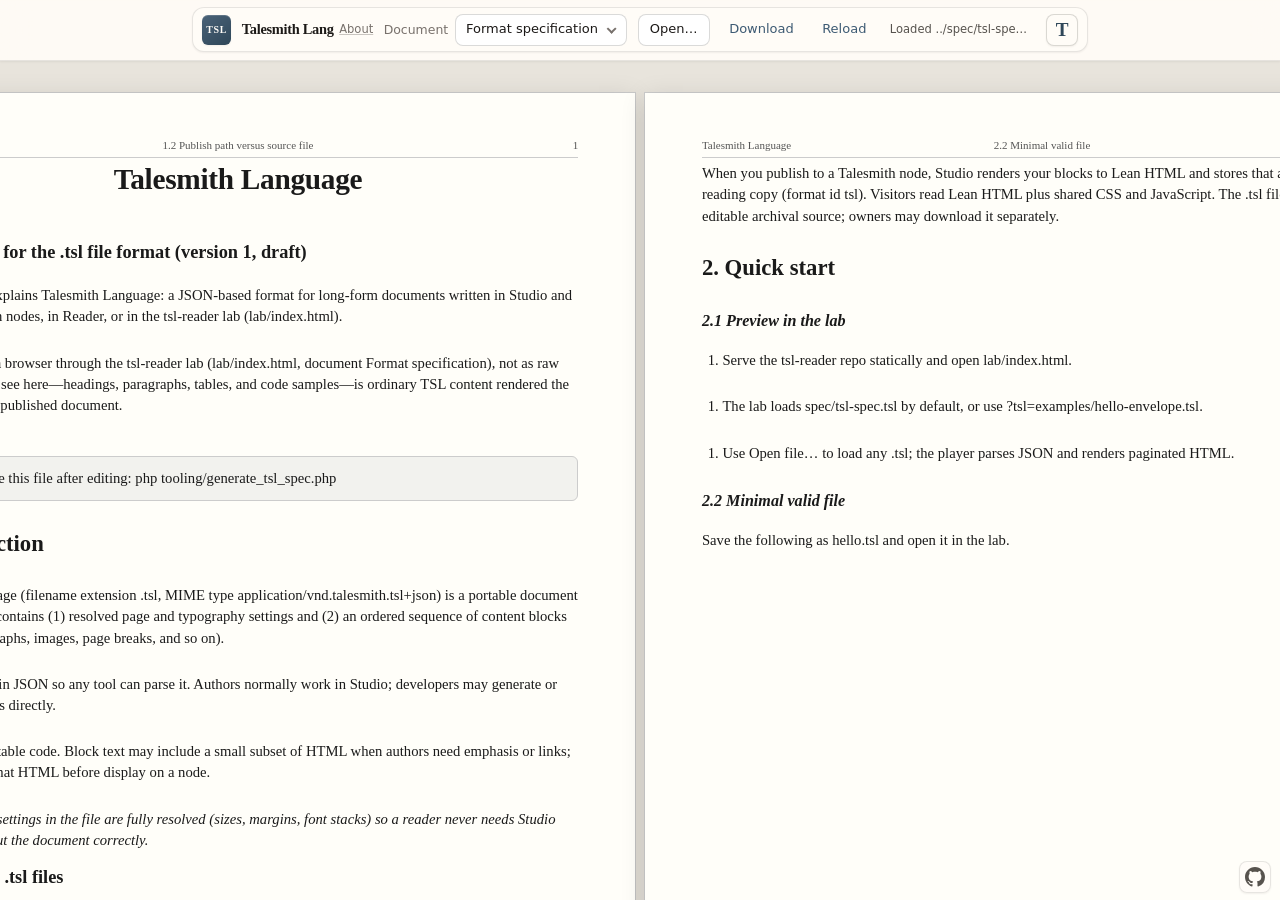
==== index.html @ b03cebb4 "- Initial commit This commit represents the current work within the Talesmith Studio Editor.  The sp" ====
<!DOCTYPE html>
<html lang="en">
<head>
    <meta charset="UTF-8">
    <meta name="viewport" content="width=device-width, initial-scale=1">
    <title>TSL Reader</title>
    <meta http-equiv="refresh" content="0; url=lab/">
</head>
<body>
    <p><a href="lab/">Open the TSL lab</a></p>
</body>
</html>
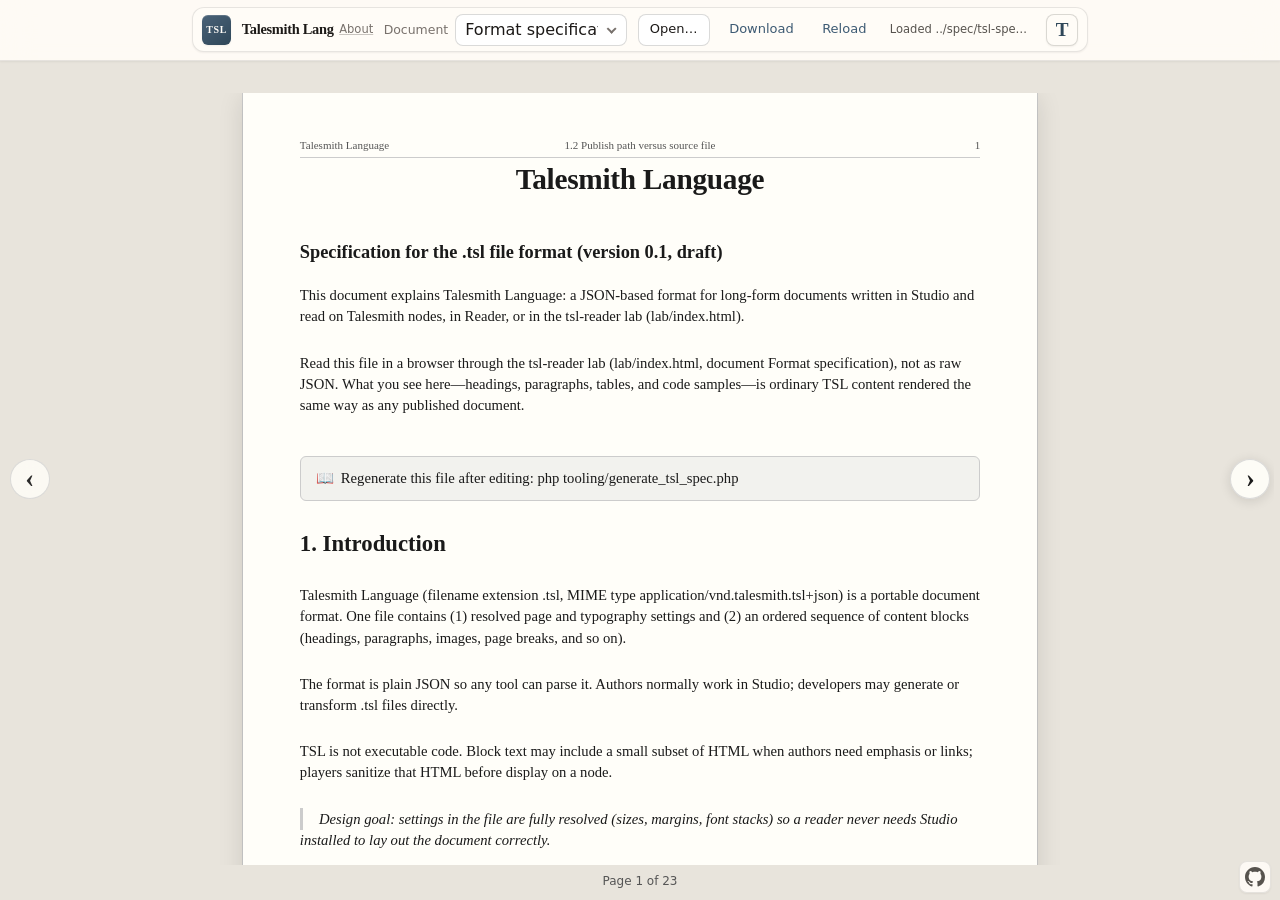
==== commit d2431a58: "- merging in from prototype app" ====
--- a/index.html
+++ b/index.html
@@ -2,7 +2,7 @@
 <html lang="en">
 <head>
     <meta charset="UTF-8">
-    <meta name="viewport" content="width=device-width, initial-scale=1">
+    <meta name="viewport" content="width=device-width, initial-scale=1, viewport-fit=cover">
     <title>TSL Reader</title>
     <meta http-equiv="refresh" content="0; url=lab/">
 </head>
